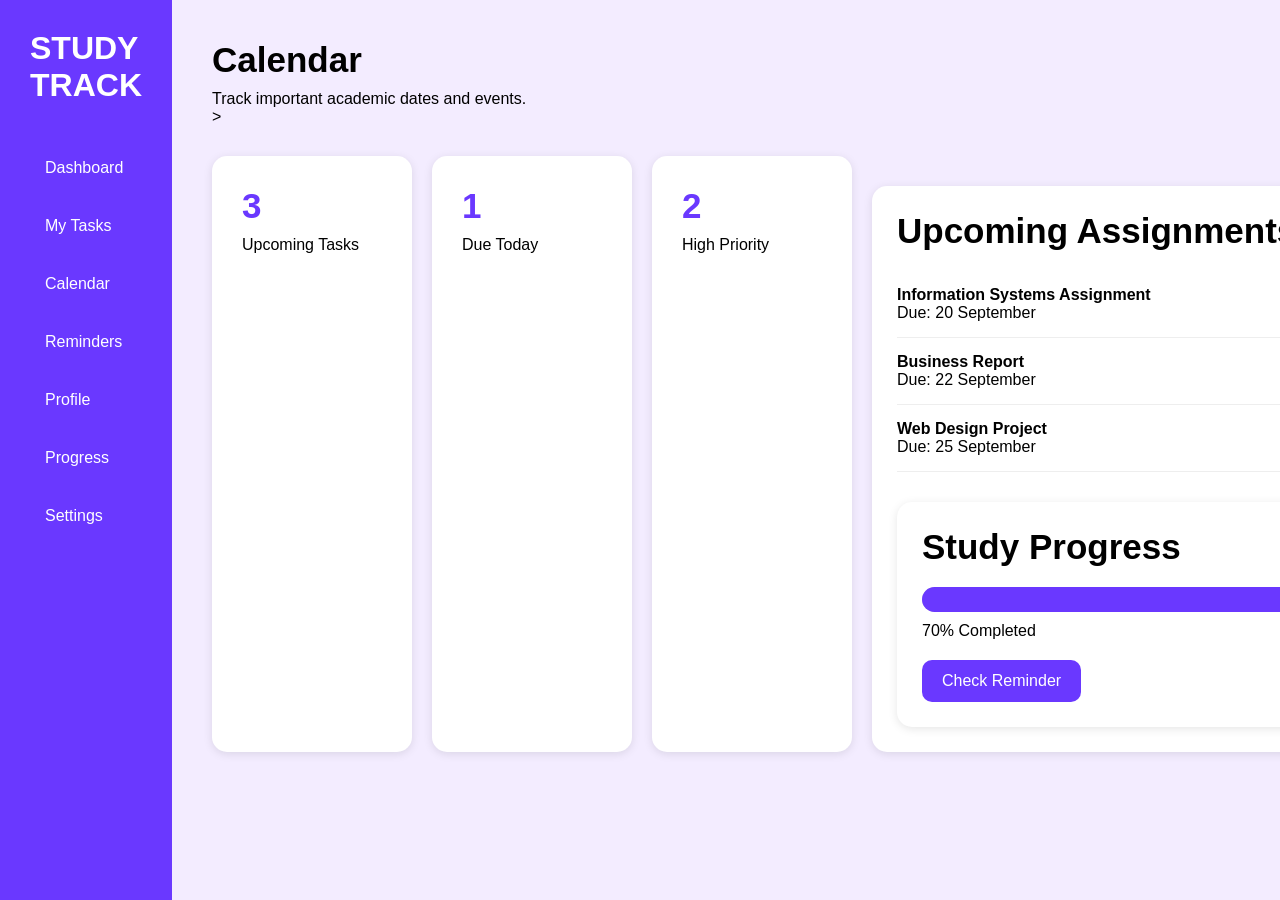
==== calendar.html @ f08e44f8 "Added multiple web pages" ====
<!DOCTYPE html>
<html>

<head>
    <title>Study Track</title>
    <link rel="stylesheet" href="style.css">
</head>

<body>

<div class="sidebar">

    <h1>STUDY TRACK</h1>

   <ul>
    <li><a href="index.html">Dashboard</a></li>
    <li><a href="tasks.html">My Tasks</a></li>
    <li><a href="calendar.html">Calendar</a></li>
    <li><a href="reminders.html">Reminders</a></li>
    <li><a href="profile.html">Profile</a></li>
    <li><a href="progress.html">Progress</a></li>
    <li><a href="settings.html">Settings</a></li>
</ul>

</div>

<div class="main">

    <h2>Calendar</h2>

<p>Track important academic dates and events.</p>
> 
    <div class="cards">

    <div class="card">
        <h3>3</h3>
        <p>Upcoming Tasks</p>
    </div>

    <div class="card">
        <h3>1</h3>
        <p>Due Today</p>
    </div>

    <div class="card">
        <h3>2</h3>
        <p>High Priority</p>
    </div>
    <div class="assignments">

    <h2>Upcoming Assignments</h2>

    <div class="assignment">

        <div>
            <h4>Information Systems Assignment</h4>
            <p>Due: 20 September</p>
        </div>

        <span class="high">High</span>

    </div>

    <div class="assignment">

        <div>
            <h4>Business Report</h4>
            <p>Due: 22 September</p>
        </div>

        <span class="medium">Medium</span>

    </div>

    <div class="assignment">

        <div>
            <h4>Web Design Project</h4>
            <p>Due: 25 September</p>
        </div>

        <span class="low">Low</span>

    </div>
    <div class="progress-box">

    <h2>Study Progress</h2>

    <div class="progress-bar">

        <div class="progress"></div>

    </div>

    <p>70% Completed</p>
    <button onclick="showReminder()" class="reminder-btn">

    Check Reminder

</button>

</div>

</div>

</div>

</div>
<script src="script.js"></script>

</body>

</html>
---- style.css ----
*{
    margin:0;
    padding:0;
    box-sizing:border-box;
    font-family:Arial;
}

body{
    display:flex;
    background:#f3ecff;
}

/* SIDEBAR */

.sidebar{
    width:250px;
    height:100vh;
    background:#6a38ff;
    color:white;
    padding:30px;
}

.sidebar h1{
    margin-bottom:40px;
}

.sidebar ul{
    list-style:none;
}

.sidebar li{
    padding:15px;
    margin-bottom:10px;
    border-radius:10px;
    cursor:pointer;
}

.sidebar a{
    text-decoration:none;
    color:white;
}


/* MAIN CONTENT */

.main{
    padding:40px;
}

.main h2{
    font-size:35px;
    margin-bottom:10px;
}
/* CARDS */

.cards{
    display:flex;
    gap:20px;
    margin-top:30px;
}

.card{
    background:white;
    width:200px;
    padding:30px;
    border-radius:15px;
    box-shadow:0 2px 10px rgba(0,0,0,0.1);
}

.card h3{
    font-size:35px;
    color:#6a38ff;
    margin-bottom:10px;
}
/* ASSIGNMENTS */

.assignments{
    background:white;
    margin-top:30px;
    padding:25px;
    border-radius:15px;
    width:700px;
    box-shadow:0 2px 10px rgba(0,0,0,0.1);
}

.assignments h2{
    margin-bottom:20px;
}

.assignment{
    display:flex;
    justify-content:space-between;
    align-items:center;
    padding:15px 0;
    border-bottom:1px solid #eee;
}

.assignment:last-child{
    border:none;
}

.high,
.medium,
.low{
    color:white;
    padding:8px 15px;
    border-radius:20px;
    font-size:14px;
}

.high{
    background:red;
}

.medium{
    background:orange;
}

.low{
    background:green;
}
/* PROGRESS BAR */

.progress-box{
    background:white;
    margin-top:30px;
    width:700px;
    padding:25px;
    border-radius:15px;
    box-shadow:0 2px 10px rgba(0,0,0,0.1);
}

.progress-box h2{
    margin-bottom:20px;
}

.progress-bar{
    width:100%;
    height:25px;
    background:#ddd;
    border-radius:20px;
    overflow:hidden;
    margin-bottom:10px;
}

.progress{
    width:70%;
    height:100%;
    background:#6a38ff;
}/* BUTTON */

.reminder-btn{
    margin-top:20px;
    padding:12px 20px;
    border:none;
    border-radius:10px;
    background:#6a38ff;
    color:white;
    font-size:16px;
    cursor:pointer;
}

.reminder-btn:hover{
    background:#8a63ff;
}
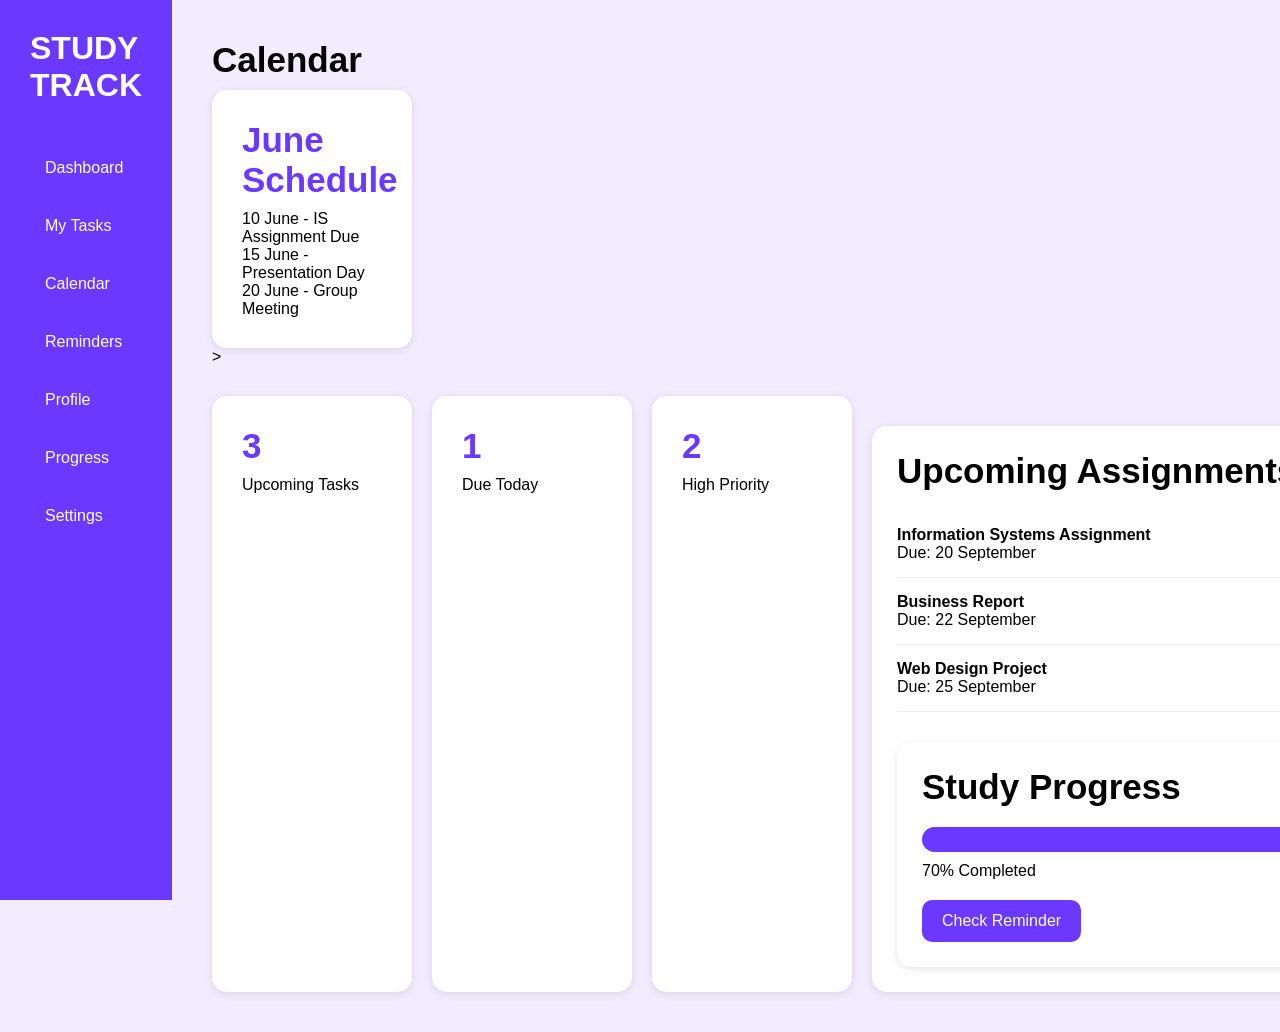
==== commit c9bccc58: "Updated multi-page website content" ====
--- a/calendar.html
+++ b/calendar.html
@@ -26,9 +26,19 @@
 
 <div class="main">
 
-    <h2>Calendar</h2>
+<h2>Calendar</h2>
 
-<p>Track important academic dates and events.</p>
+<div class="card">
+
+    <h3>June Schedule</h3>
+
+    <p>10 June - IS Assignment Due</p>
+
+    <p>15 June - Presentation Day</p>
+
+    <p>20 June - Group Meeting</p>
+
+</div>
 > 
     <div class="cards">
 
--- a/style.css
+++ b/style.css
@@ -34,7 +34,7 @@
     border-radius:10px;
     cursor:pointer;
 }
-
+  
 .sidebar a{
     text-decoration:none;
     color:white;
